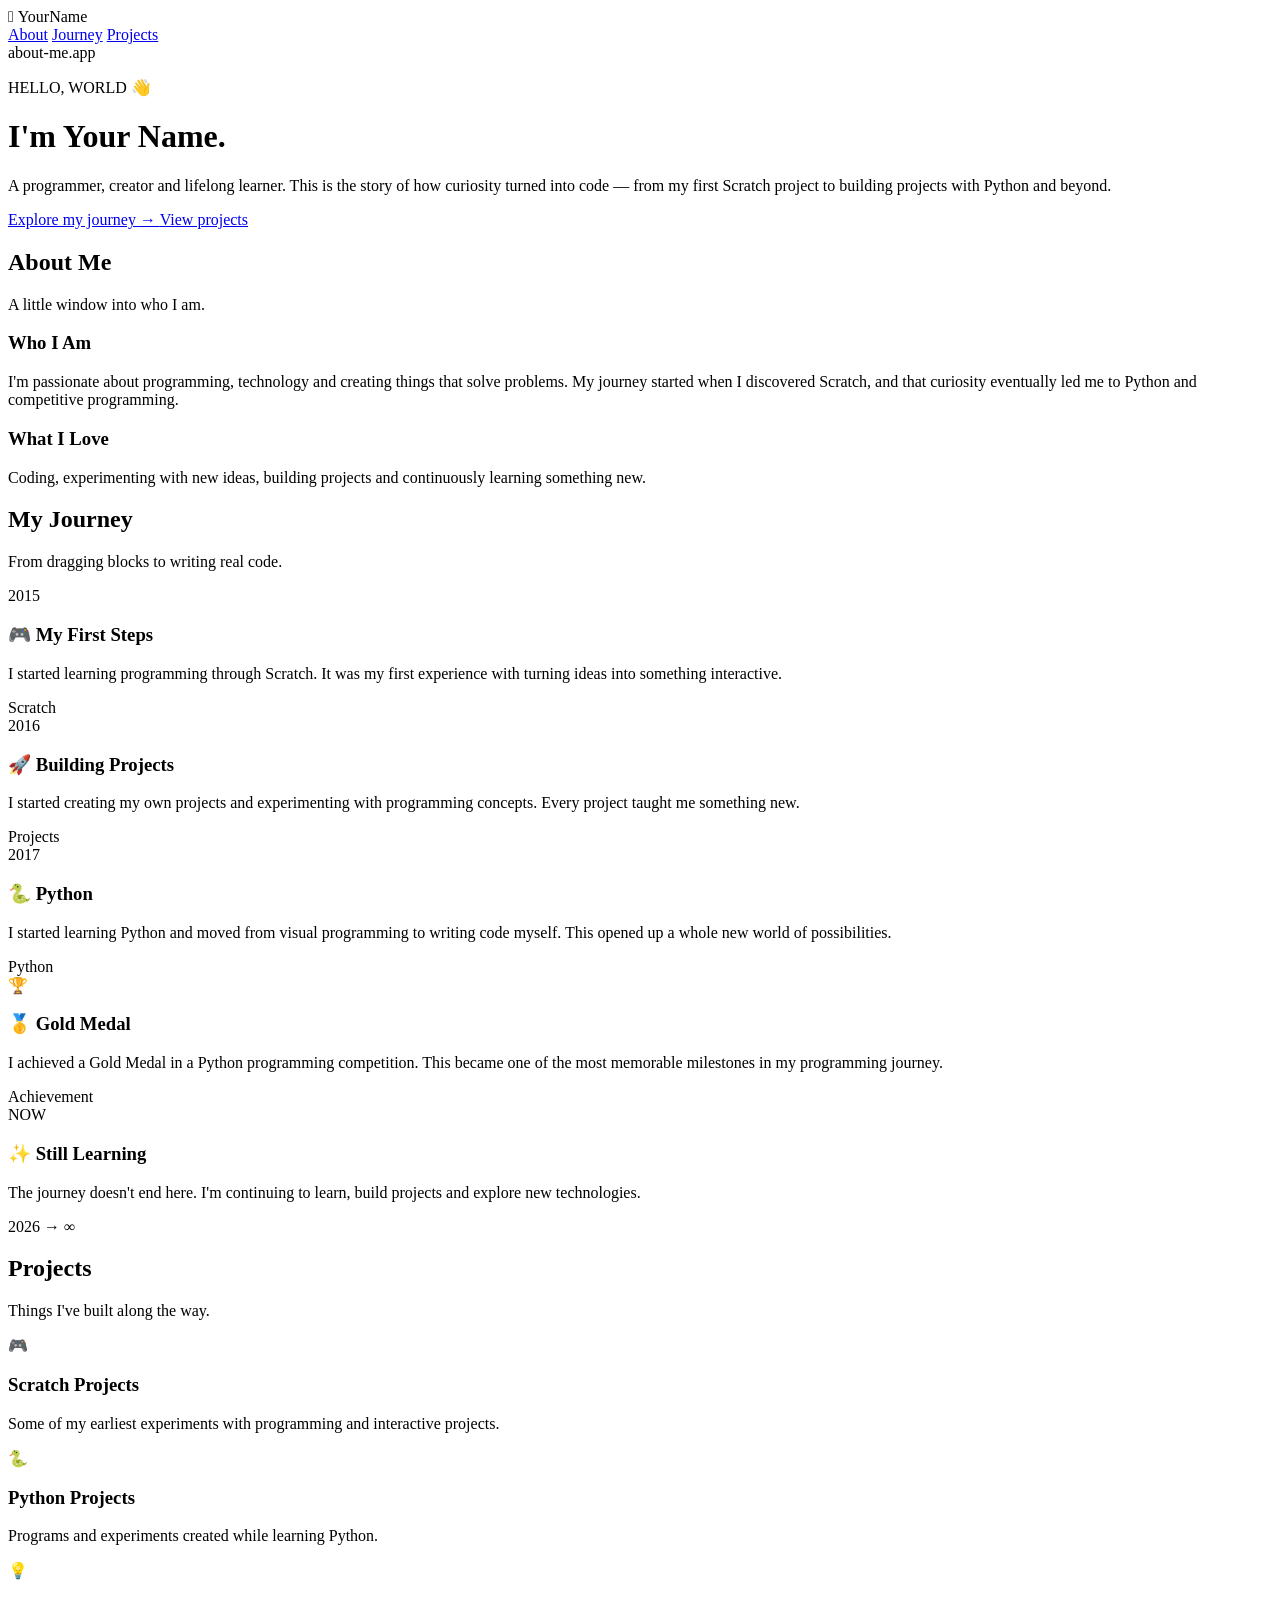
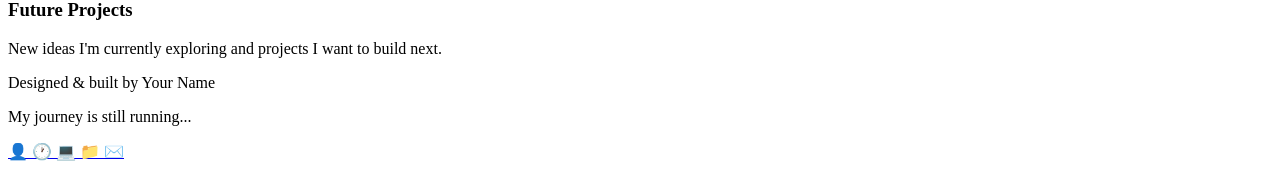
==== index.html @ 08371e5d "Add initial index.html for portfolio website This file contains the complete HTML structure for a pe" ====
<!DOCTYPE html>
<html lang="en">
<head>
    <meta charset="UTF-8">
    <meta name="viewport" content="width=device-width, initial-scale=1.0">

    <title>Your Name — Portfolio</title>

    <!-- CSS -->
    <link rel="stylesheet" href="style.css">
</head>

<body>

    <!-- =========================
         BACKGROUND
    ========================== -->

    <div class="background">
        <div class="blob blob-one"></div>
        <div class="blob blob-two"></div>
        <div class="blob blob-three"></div>
    </div>


    <!-- =========================
         NAVIGATION BAR
    ========================== -->

    <nav class="navbar glass">

        <div class="logo">
             YourName
        </div>

        <div class="nav-links">
            <a href="#about">About</a>
            <a href="#journey">Journey</a>
            <a href="#projects">Projects</a>
        </div>

    </nav>


    <!-- =========================
         HERO
    ========================== -->

    <header class="hero">

        <div class="hero-window glass">

            <!-- Window Header -->

            <div class="window-bar">

                <div class="window-buttons">
                    <span class="red"></span>
                    <span class="yellow"></span>
                    <span class="green"></span>
                </div>

                <div class="window-title">
                    about-me.app
                </div>

            </div>


            <!-- Window Content -->

            <div class="hero-content">

                <p class="eyebrow">
                    HELLO, WORLD 👋
                </p>

                <h1>
                    I'm
                    <span class="gradient-text">
                        Your Name.
                    </span>
                </h1>

                <p class="hero-description">
                    A programmer, creator and lifelong learner.
                    This is the story of how curiosity turned
                    into code — from my first Scratch project
                    to building projects with Python and beyond.
                </p>


                <div class="hero-buttons">

                    <a href="#journey" class="button">
                        Explore my journey →
                    </a>

                    <a href="#projects" class="button">
                        View projects
                    </a>

                </div>

            </div>

        </div>

    </header>


    <!-- =========================
         ABOUT
    ========================== -->

    <section id="about">

        <h2 class="section-title">
            About Me
        </h2>

        <p class="section-description">
            A little window into who I am.
        </p>


        <div class="about">

            <div class="about-card glass">

                <h3>
                    Who I Am
                </h3>

                <p>
                    I'm passionate about programming, technology
                    and creating things that solve problems.
                    My journey started when I discovered Scratch,
                    and that curiosity eventually led me to Python
                    and competitive programming.
                </p>

            </div>


            <div class="about-card glass">

                <h3>
                    What I Love
                </h3>

                <p>
                    Coding, experimenting with new ideas,
                    building projects and continuously learning
                    something new.
                </p>

            </div>

        </div>

    </section>


    <!-- =========================
         JOURNEY
    ========================== -->

    <section id="journey">

        <h2 class="section-title">
            My Journey
        </h2>

        <p class="section-description">
            From dragging blocks to writing real code.
        </p>


        <div class="timeline">


            <!-- 2015 -->

            <div class="timeline-item">

                <div class="timeline-dot glass">
                    2015
                </div>

                <div class="timeline-card glass">

                    <h3>
                        🎮 My First Steps
                    </h3>

                    <p>
                        I started learning programming through
                        Scratch. It was my first experience with
                        turning ideas into something interactive.
                    </p>

                    <span class="tag">
                        Scratch
                    </span>

                </div>

            </div>


            <!-- 2016 -->

            <div class="timeline-item">

                <div class="timeline-dot glass">
                    2016
                </div>

                <div class="timeline-card glass">

                    <h3>
                        🚀 Building Projects
                    </h3>

                    <p>
                        I started creating my own projects and
                        experimenting with programming concepts.
                        Every project taught me something new.
                    </p>

                    <span class="tag">
                        Projects
                    </span>

                </div>

            </div>


            <!-- 2017 -->

            <div class="timeline-item">

                <div class="timeline-dot glass">
                    2017
                </div>

                <div class="timeline-card glass">

                    <h3>
                        🐍 Python
                    </h3>

                    <p>
                        I started learning Python and moved from
                        visual programming to writing code myself.
                        This opened up a whole new world of
                        possibilities.
                    </p>

                    <span class="tag">
                        Python
                    </span>

                </div>

            </div>


            <!-- GOLD MEDAL -->

            <div class="timeline-item">

                <div class="timeline-dot glass">
                    🏆
                </div>

                <div class="timeline-card glass achievement">

                    <h3>
                        🥇 Gold Medal
                    </h3>

                    <p>
                        I achieved a Gold Medal in a Python
                        programming competition. This became one
                        of the most memorable milestones in my
                        programming journey.
                    </p>

                    <span class="tag">
                        Achievement
                    </span>

                </div>

            </div>


            <!-- CURRENT -->

            <div class="timeline-item">

                <div class="timeline-dot glass">
                    NOW
                </div>

                <div class="timeline-card glass">

                    <h3>
                        ✨ Still Learning
                    </h3>

                    <p>
                        The journey doesn't end here. I'm
                        continuing to learn, build projects
                        and explore new technologies.
                    </p>

                    <span class="tag">
                        2026 → ∞
                    </span>

                </div>

            </div>

        </div>

    </section>


    <!-- =========================
         PROJECTS
    ========================== -->

    <section id="projects">

        <h2 class="section-title">
            Projects
        </h2>

        <p class="section-description">
            Things I've built along the way.
        </p>


        <div class="projects">


            <div class="project glass">

                <div class="project-icon">
                    🎮
                </div>

                <h3>
                    Scratch Projects
                </h3>

                <p>
                    Some of my earliest experiments with
                    programming and interactive projects.
                </p>

            </div>


            <div class="project glass">

                <div class="project-icon">
                    🐍
                </div>

                <h3>
                    Python Projects
                </h3>

                <p>
                    Programs and experiments created while
                    learning Python.
                </p>

            </div>


            <div class="project glass">

                <div class="project-icon">
                    💡
                </div>

                <h3>
                    Future Projects
                </h3>

                <p>
                    New ideas I'm currently exploring and
                    projects I want to build next.
                </p>

            </div>

        </div>

    </section>


    <!-- =========================
         FOOTER
    ========================== -->

    <footer>

        <p>
            Designed & built by Your Name
        </p>

        <p>
            My journey is still running...
        </p>

    </footer>


    <!-- =========================
         DOCK
    ========================== -->

    <div class="dock glass">

        <a href="#about" class="dock-item">
            👤
        </a>

        <a href="#journey" class="dock-item">
            🕐
        </a>

        <a href="#projects" class="dock-item">
            💻
        </a>

        <a href="#" class="dock-item">
            📁
        </a>

        <a href="#" class="dock-item">
            ✉️
        </a>

    </div>

</body>
</html>
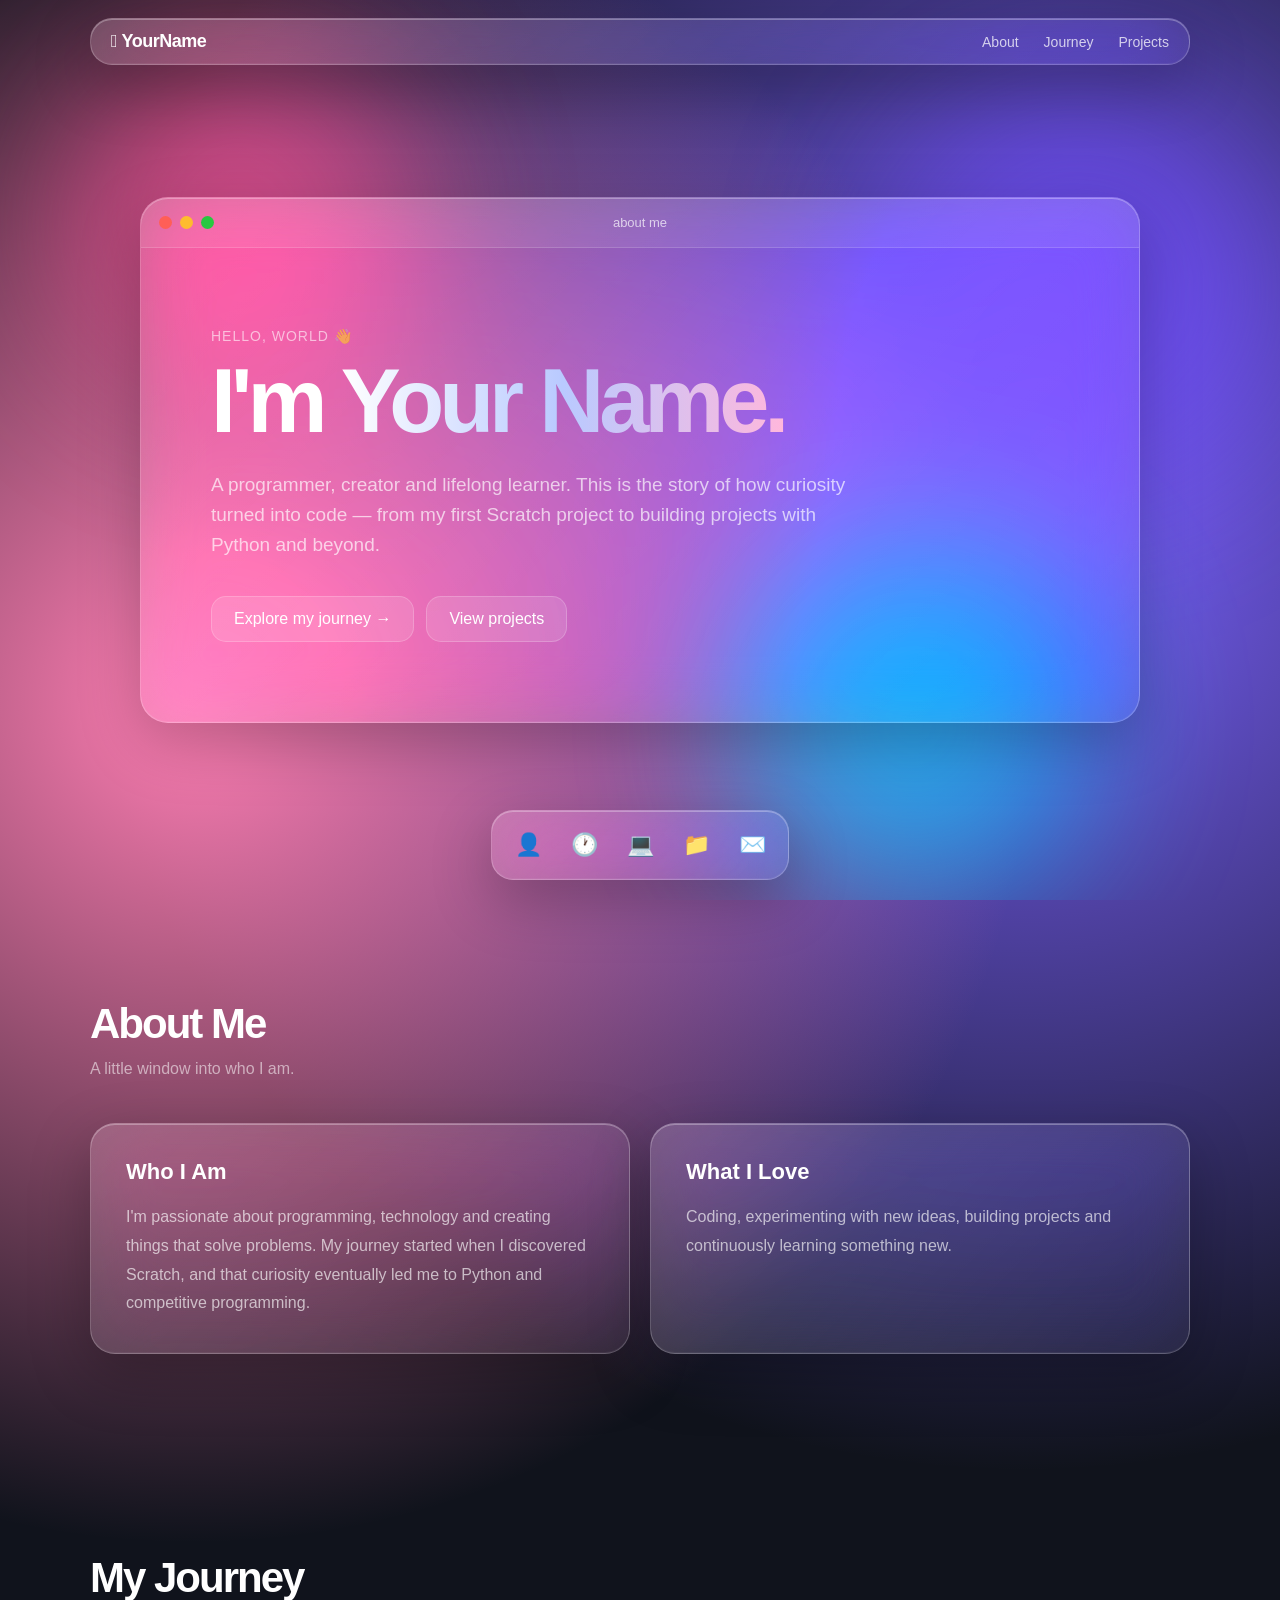
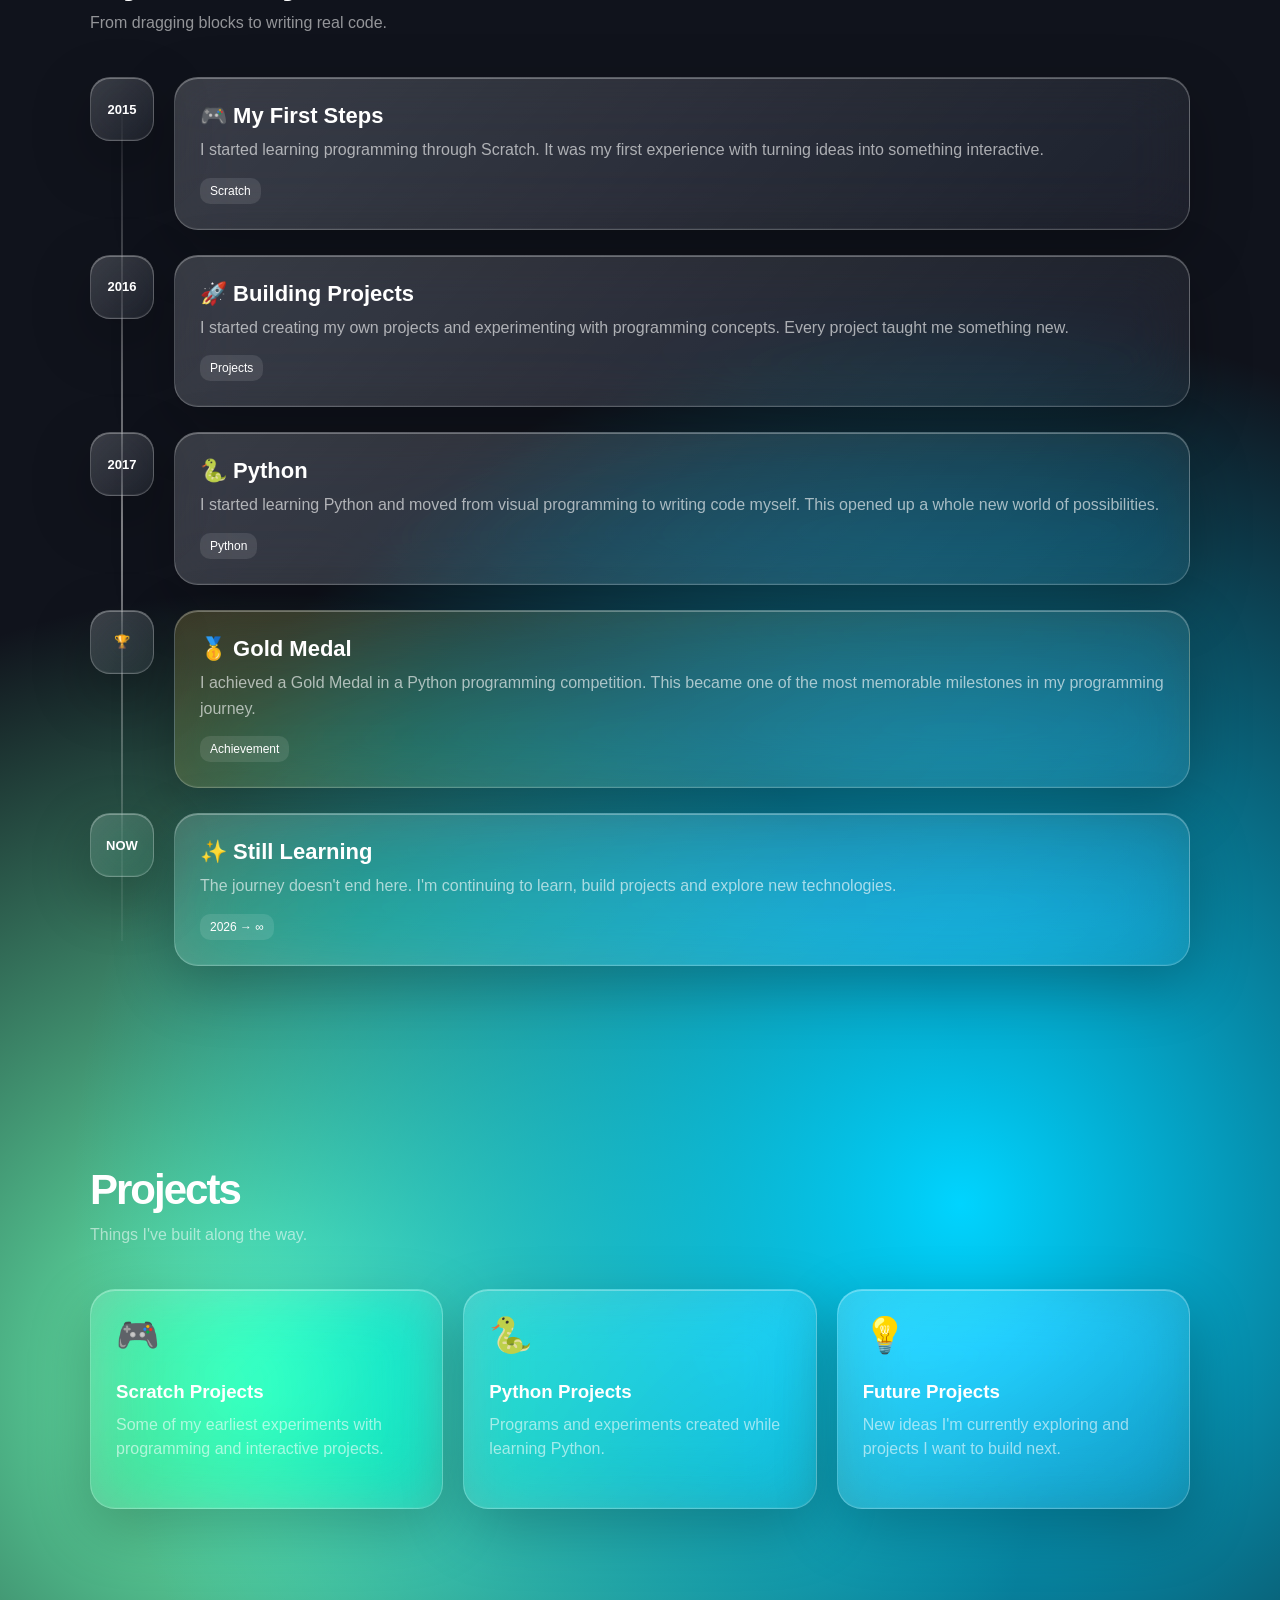
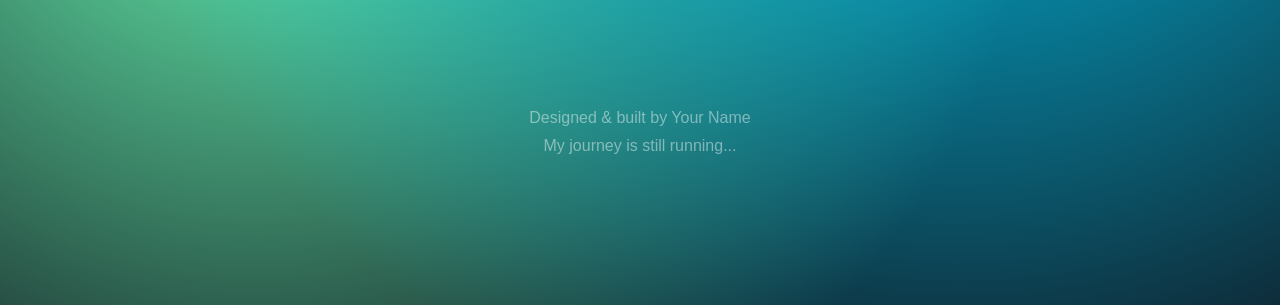
==== commit d489e8a7: "Update window title from 'about-me.app' to 'about me'" ====
--- a/index.html
+++ b/index.html
@@ -61,7 +61,7 @@
                 </div>
 
                 <div class="window-title">
-                    about-me.app
+                    about me
                 </div>
 
             </div>
--- a/style.css
+++ b/style.css
@@ -0,0 +1,934 @@
+/* =========================================
+   RESET
+========================================= */
+
+* {
+    margin: 0;
+    padding: 0;
+    box-sizing: border-box;
+}
+
+html {
+    scroll-behavior: smooth;
+}
+
+body {
+    min-height: 100vh;
+
+    font-family:
+        -apple-system,
+        BlinkMacSystemFont,
+        "SF Pro Display",
+        "SF Pro Text",
+        "Helvetica Neue",
+        Arial,
+        sans-serif;
+
+    color: white;
+
+    overflow-x: hidden;
+
+    background:
+        radial-gradient(
+            circle at 15% 20%,
+            #ff7eb3 0%,
+            transparent 28%
+        ),
+        radial-gradient(
+            circle at 80% 15%,
+            #7b61ff 0%,
+            transparent 30%
+        ),
+        radial-gradient(
+            circle at 75% 80%,
+            #00d4ff 0%,
+            transparent 30%
+        ),
+        radial-gradient(
+            circle at 20% 85%,
+            #6affb8 0%,
+            transparent 25%
+        ),
+        #10131c;
+}
+
+
+/* =========================================
+   BACKGROUND
+========================================= */
+
+.background {
+    position: fixed;
+
+    inset: 0;
+
+    z-index: -2;
+
+    overflow: hidden;
+}
+
+.blob {
+    position: absolute;
+
+    border-radius: 50%;
+
+    filter: blur(80px);
+
+    opacity: 0.65;
+
+    animation:
+        float 12s ease-in-out infinite alternate;
+}
+
+.blob-one {
+    width: 350px;
+    height: 350px;
+
+    background: #ff4f9a;
+
+    top: 5%;
+    left: 5%;
+}
+
+.blob-two {
+    width: 400px;
+    height: 400px;
+
+    background: #704cff;
+
+    top: 10%;
+    right: 0;
+
+    animation-delay: -3s;
+}
+
+.blob-three {
+    width: 350px;
+    height: 350px;
+
+    background: #00cfff;
+
+    bottom: 0;
+    right: 15%;
+
+    animation-delay: -6s;
+}
+
+
+@keyframes float {
+
+    from {
+        transform:
+            translate(0, 0)
+            scale(1);
+    }
+
+    to {
+        transform:
+            translate(50px, -40px)
+            scale(1.15);
+    }
+
+}
+
+
+/* =========================================
+   LIQUID GLASS
+========================================= */
+
+.glass {
+
+    background:
+        linear-gradient(
+            135deg,
+            rgba(255,255,255,0.18),
+            rgba(255,255,255,0.06)
+        );
+
+    border:
+        1px solid rgba(255,255,255,0.22);
+
+    box-shadow:
+
+        inset 0 1px 0
+        rgba(255,255,255,0.30),
+
+        inset 0 -1px 0
+        rgba(255,255,255,0.05),
+
+        0 20px 60px
+        rgba(0,0,0,0.25);
+
+    backdrop-filter:
+        blur(30px)
+        saturate(150%);
+
+    -webkit-backdrop-filter:
+        blur(30px)
+        saturate(150%);
+}
+
+
+/* =========================================
+   NAVIGATION
+========================================= */
+
+.navbar {
+
+    position: fixed;
+
+    top: 18px;
+
+    left: 50%;
+
+    transform:
+        translateX(-50%);
+
+    width:
+        min(
+            1100px,
+            calc(100% - 30px)
+        );
+
+    padding:
+        12px 20px;
+
+    border-radius: 22px;
+
+    display: flex;
+
+    align-items: center;
+
+    justify-content: space-between;
+
+    z-index: 100;
+}
+
+
+.logo {
+
+    font-size: 18px;
+
+    font-weight: 700;
+
+    letter-spacing: -0.5px;
+}
+
+
+.nav-links {
+
+    display: flex;
+
+    gap: 25px;
+}
+
+
+.nav-links a {
+
+    color:
+        rgba(255,255,255,0.75);
+
+    text-decoration: none;
+
+    font-size: 14px;
+
+    transition:
+        0.25s ease;
+}
+
+
+.nav-links a:hover {
+
+    color: white;
+
+}
+
+
+/* =========================================
+   HERO
+========================================= */
+
+.hero {
+
+    min-height: 100vh;
+
+    display: flex;
+
+    align-items: center;
+
+    justify-content: center;
+
+    padding:
+        120px 20px 100px;
+}
+
+
+.hero-window {
+
+    width:
+        min(
+            1000px,
+            100%
+        );
+
+    border-radius: 28px;
+
+    overflow: hidden;
+}
+
+
+/* Window header */
+
+.window-bar {
+
+    position: relative;
+
+    height: 50px;
+
+    display: flex;
+
+    align-items: center;
+
+    padding: 0 18px;
+
+    background:
+        rgba(255,255,255,0.08);
+
+    border-bottom:
+        1px solid
+        rgba(255,255,255,0.15);
+}
+
+
+.window-buttons {
+
+    display: flex;
+
+    gap: 8px;
+}
+
+
+.window-buttons span {
+
+    width: 13px;
+
+    height: 13px;
+
+    border-radius: 50%;
+
+    display: block;
+}
+
+
+.red {
+    background: #ff5f57;
+}
+
+.yellow {
+    background: #febc2e;
+}
+
+.green {
+    background: #28c840;
+}
+
+
+.window-title {
+
+    position: absolute;
+
+    left: 50%;
+
+    transform:
+        translateX(-50%);
+
+    font-size: 13px;
+
+    color:
+        rgba(255,255,255,0.7);
+}
+
+
+/* Hero content */
+
+.hero-content {
+
+    padding:
+        80px 70px;
+}
+
+
+.eyebrow {
+
+    color:
+        rgba(255,255,255,0.6);
+
+    font-size: 14px;
+
+    margin-bottom: 15px;
+
+    letter-spacing: 1px;
+}
+
+
+.hero h1 {
+
+    font-size:
+        clamp(
+            48px,
+            8vw,
+            90px
+        );
+
+    line-height: 0.95;
+
+    letter-spacing: -5px;
+
+    margin-bottom: 25px;
+}
+
+
+.gradient-text {
+
+    background:
+        linear-gradient(
+            90deg,
+            #ffffff,
+            #b9caff,
+            #ffb7dc
+        );
+
+    -webkit-background-clip: text;
+
+    background-clip: text;
+
+    color: transparent;
+}
+
+
+.hero-description {
+
+    max-width: 650px;
+
+    font-size: 19px;
+
+    line-height: 1.6;
+
+    color:
+        rgba(255,255,255,0.68);
+}
+
+
+/* Hero buttons */
+
+.hero-buttons {
+
+    display: flex;
+
+    gap: 12px;
+
+    margin-top: 35px;
+}
+
+
+.button {
+
+    padding:
+        13px 22px;
+
+    border-radius: 15px;
+
+    color: white;
+
+    text-decoration: none;
+
+    background:
+        rgba(255,255,255,0.12);
+
+    border:
+        1px solid
+        rgba(255,255,255,0.2);
+
+    transition:
+        0.25s ease;
+}
+
+
+.button:hover {
+
+    transform:
+        translateY(-3px);
+
+    background:
+        rgba(255,255,255,0.2);
+
+}
+
+
+/* =========================================
+   SECTIONS
+========================================= */
+
+section {
+
+    width:
+        min(
+            1100px,
+            calc(100% - 30px)
+        );
+
+    margin:
+        0 auto;
+
+    padding:
+        100px 0;
+}
+
+
+.section-title {
+
+    font-size: 42px;
+
+    letter-spacing: -2px;
+
+    margin-bottom: 12px;
+}
+
+
+.section-description {
+
+    color:
+        rgba(255,255,255,0.55);
+
+    margin-bottom: 45px;
+}
+
+
+/* =========================================
+   ABOUT
+========================================= */
+
+.about {
+
+    display: grid;
+
+    grid-template-columns:
+        1fr 1fr;
+
+    gap: 20px;
+}
+
+
+.about-card {
+
+    padding: 35px;
+
+    border-radius: 25px;
+
+    transition:
+        0.3s ease;
+}
+
+
+.about-card:hover {
+
+    transform:
+        translateY(-5px);
+
+    background:
+        rgba(255,255,255,0.16);
+}
+
+
+.about-card h3 {
+
+    font-size: 22px;
+
+    margin-bottom: 18px;
+}
+
+
+.about-card p {
+
+    color:
+        rgba(255,255,255,0.65);
+
+    line-height: 1.8;
+}
+
+
+/* =========================================
+   TIMELINE
+========================================= */
+
+.timeline {
+
+    position: relative;
+
+    display: grid;
+
+    gap: 25px;
+}
+
+
+.timeline::before {
+
+    content: "";
+
+    position: absolute;
+
+    left: 31px;
+
+    top: 25px;
+
+    bottom: 25px;
+
+    width: 2px;
+
+    background:
+        linear-gradient(
+            to bottom,
+            rgba(255,255,255,0.05),
+            rgba(255,255,255,0.5),
+            rgba(255,255,255,0.05)
+        );
+}
+
+
+.timeline-item {
+
+    position: relative;
+
+    display: grid;
+
+    grid-template-columns:
+        64px 1fr;
+
+    gap: 20px;
+}
+
+
+.timeline-dot {
+
+    width: 64px;
+
+    height: 64px;
+
+    display: flex;
+
+    align-items: center;
+
+    justify-content: center;
+
+    border-radius: 20px;
+
+    font-weight: 700;
+
+    font-size: 13px;
+
+    z-index: 2;
+}
+
+
+.timeline-card {
+
+    padding: 25px;
+
+    border-radius: 24px;
+
+    transition:
+        0.3s ease;
+}
+
+
+.timeline-card:hover {
+
+    transform:
+        translateX(8px);
+
+    background:
+        rgba(255,255,255,0.17);
+}
+
+
+.timeline-card h3 {
+
+    font-size: 22px;
+
+    margin-bottom: 8px;
+}
+
+
+.timeline-card p {
+
+    color:
+        rgba(255,255,255,0.62);
+
+    line-height: 1.6;
+}
+
+
+.tag {
+
+    display: inline-block;
+
+    margin-top: 15px;
+
+    padding:
+        6px 10px;
+
+    border-radius: 10px;
+
+    background:
+        rgba(255,255,255,0.1);
+
+    font-size: 12px;
+}
+
+
+/* Gold medal */
+
+.achievement {
+
+    background:
+        linear-gradient(
+            135deg,
+            rgba(255,210,80,0.18),
+            rgba(255,255,255,0.07)
+        );
+}
+
+
+/* =========================================
+   PROJECTS
+========================================= */
+
+.projects {
+
+    display: grid;
+
+    grid-template-columns:
+        repeat(
+            auto-fit,
+            minmax(250px, 1fr)
+        );
+
+    gap: 20px;
+}
+
+
+.project {
+
+    min-height: 220px;
+
+    padding: 25px;
+
+    border-radius: 25px;
+
+    transition:
+        0.3s ease;
+}
+
+
+.project:hover {
+
+    transform:
+        translateY(-8px);
+
+    background:
+        rgba(255,255,255,0.17);
+}
+
+
+.project-icon {
+
+    font-size: 35px;
+
+    margin-bottom: 25px;
+}
+
+
+.project h3 {
+
+    margin-bottom: 10px;
+}
+
+
+.project p {
+
+    color:
+        rgba(255,255,255,0.58);
+
+    line-height: 1.5;
+}
+
+
+/* =========================================
+   FOOTER
+========================================= */
+
+footer {
+
+    text-align: center;
+
+    padding:
+        100px 20px 150px;
+
+    color:
+        rgba(255,255,255,0.45);
+}
+
+
+footer p + p {
+
+    margin-top: 10px;
+}
+
+
+/* =========================================
+   DOCK
+========================================= */
+
+.dock {
+
+    position: fixed;
+
+    bottom: 20px;
+
+    left: 50%;
+
+    transform:
+        translateX(-50%);
+
+    display: flex;
+
+    gap: 8px;
+
+    padding:
+        10px 12px;
+
+    border-radius: 22px;
+
+    z-index: 200;
+}
+
+
+.dock-item {
+
+    width: 48px;
+
+    height: 48px;
+
+    border-radius: 14px;
+
+    display: flex;
+
+    align-items: center;
+
+    justify-content: center;
+
+    font-size: 22px;
+
+    text-decoration: none;
+
+    cursor: pointer;
+
+    transition:
+        0.25s ease;
+}
+
+
+.dock-item:hover {
+
+    transform:
+        translateY(-10px)
+        scale(1.15);
+
+    background:
+        rgba(255,255,255,0.22);
+}
+
+
+/* =========================================
+   MOBILE
+========================================= */
+
+@media (max-width: 700px) {
+
+    .nav-links {
+        display: none;
+    }
+
+
+    .hero-content {
+
+        padding:
+            55px 25px;
+    }
+
+
+    .hero h1 {
+
+        letter-spacing:
+            -3px;
+    }
+
+
+    .hero-description {
+
+        font-size: 16px;
+    }
+
+
+    .hero-buttons {
+
+        flex-direction: column;
+    }
+
+
+    .button {
+
+        text-align: center;
+    }
+
+
+    .about {
+
+        grid-template-columns:
+            1fr;
+    }
+
+
+    .timeline-item {
+
+        grid-template-columns:
+            50px 1fr;
+    }
+
+
+    .timeline-dot {
+
+        width: 50px;
+
+        height: 50px;
+    }
+
+
+    .timeline::before {
+
+        left: 24px;
+    }
+
+
+    .timeline-card {
+
+        padding: 20px;
+    }
+
+
+    .dock {
+
+        bottom: 12px;
+    }
+
+}
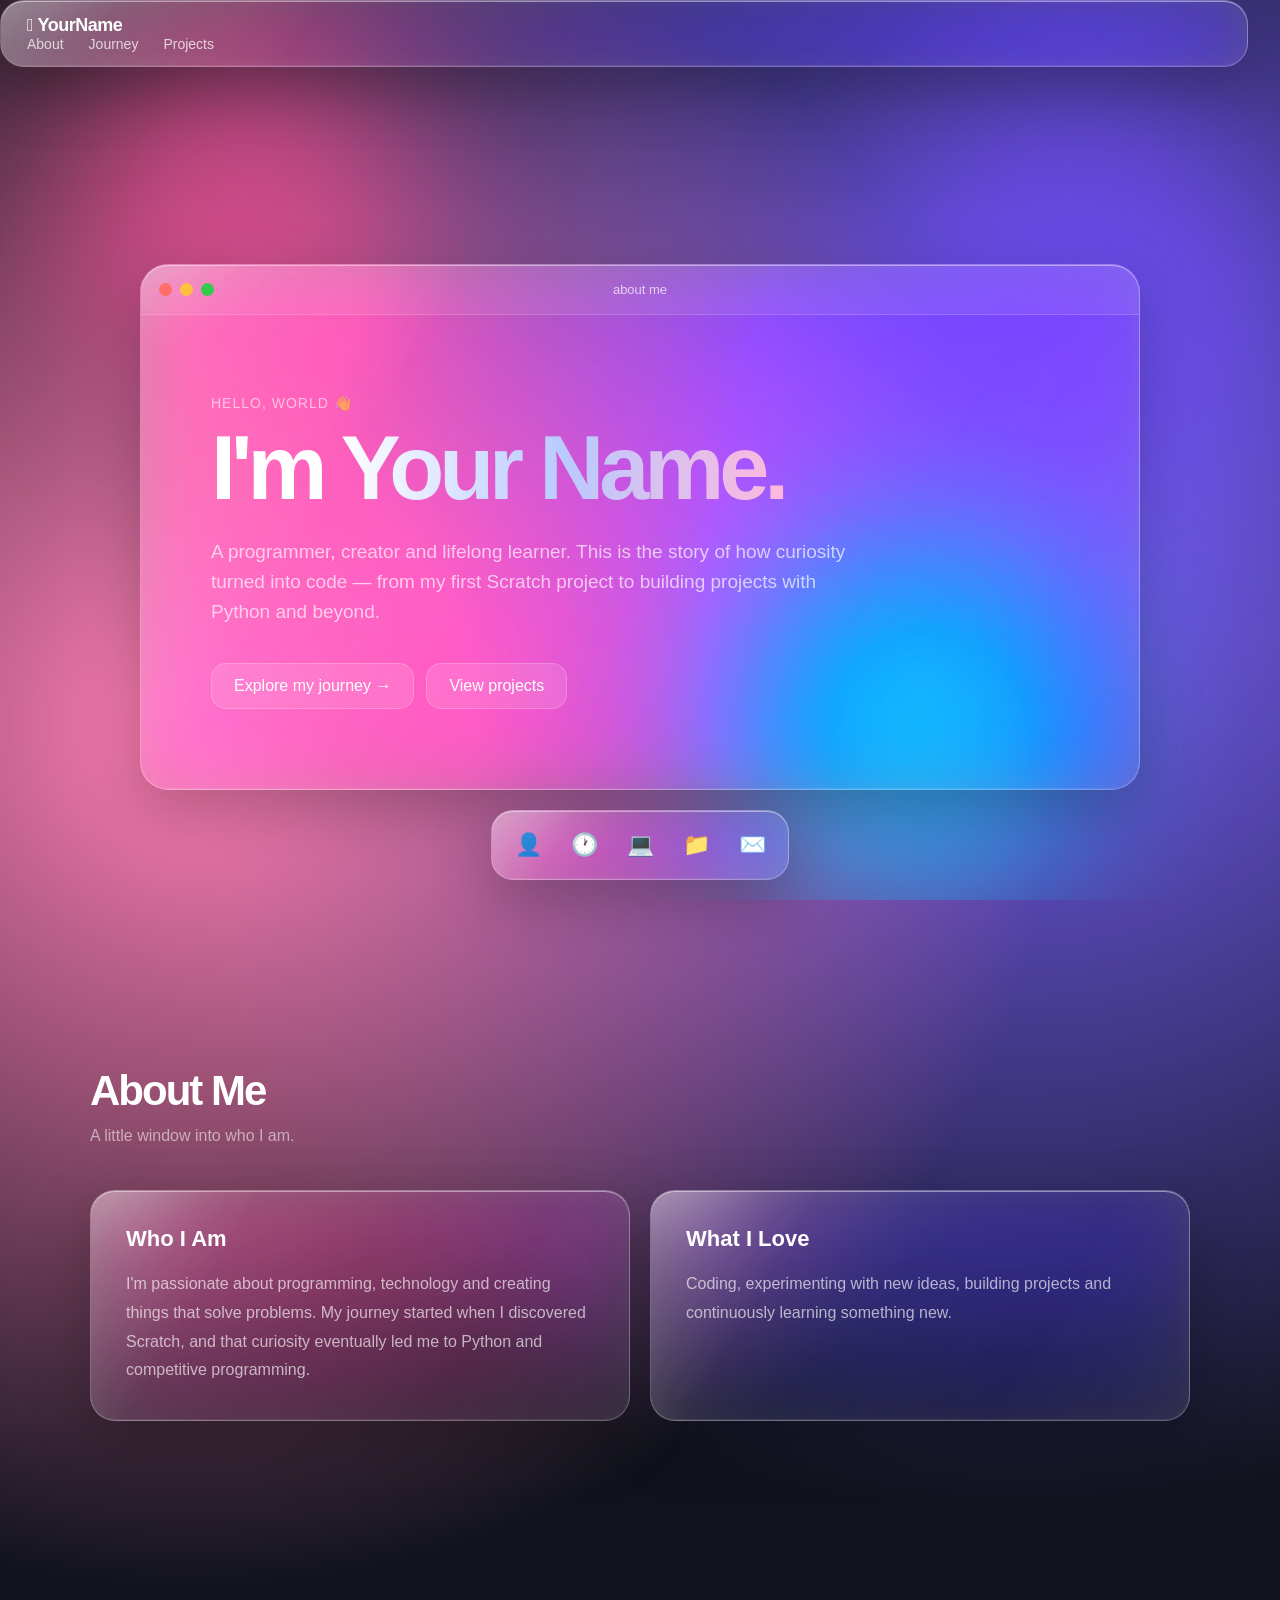
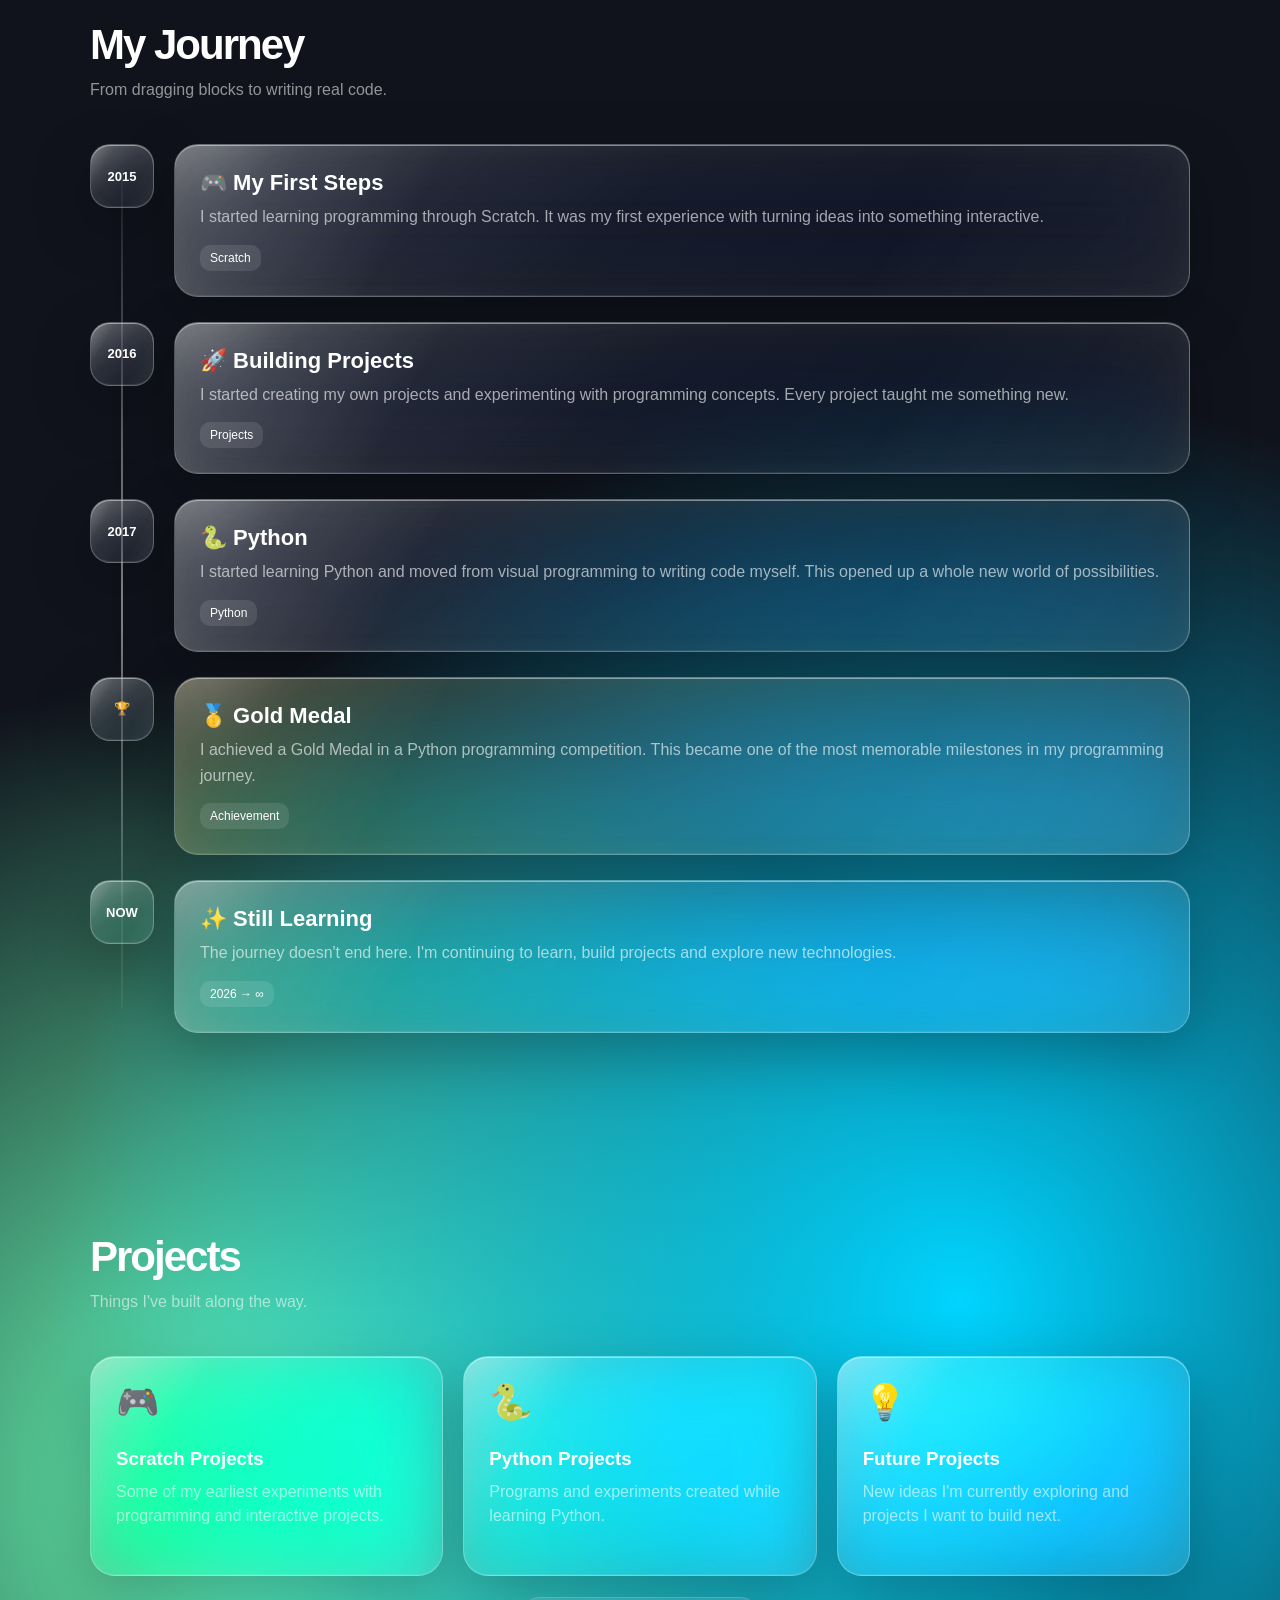
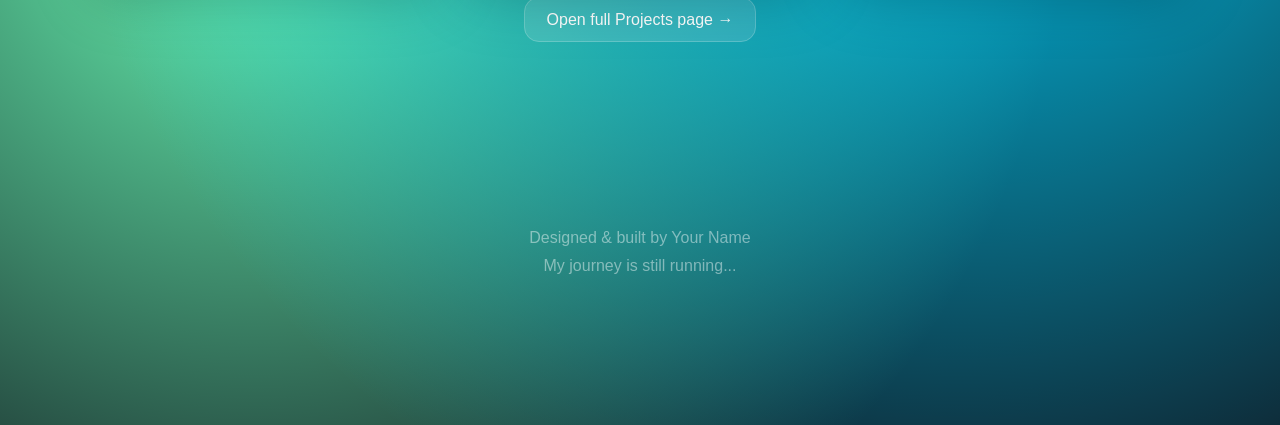
==== commit 2f0d879e: "Link homepage to dedicated Projects page" ====
--- a/index.html
+++ b/index.html
@@ -3,454 +3,85 @@
 <head>
     <meta charset="UTF-8">
     <meta name="viewport" content="width=device-width, initial-scale=1.0">
-
     <title>Your Name — Portfolio</title>
-
-    <!-- CSS -->
     <link rel="stylesheet" href="style.css">
 </head>
-
 <body>
-
-    <!-- =========================
-         BACKGROUND
-    ========================== -->
-
     <div class="background">
         <div class="blob blob-one"></div>
         <div class="blob blob-two"></div>
         <div class="blob blob-three"></div>
     </div>
 
-
-    <!-- =========================
-         NAVIGATION BAR
-    ========================== -->
-
     <nav class="navbar glass">
-
-        <div class="logo">
-             YourName
-        </div>
-
+        <div class="logo"> YourName</div>
         <div class="nav-links">
             <a href="#about">About</a>
             <a href="#journey">Journey</a>
-            <a href="#projects">Projects</a>
+            <a href="projects.html">Projects</a>
         </div>
-
     </nav>
 
-
-    <!-- =========================
-         HERO
-    ========================== -->
-
     <header class="hero">
-
         <div class="hero-window glass">
-
-            <!-- Window Header -->
-
             <div class="window-bar">
-
                 <div class="window-buttons">
-                    <span class="red"></span>
-                    <span class="yellow"></span>
-                    <span class="green"></span>
+                    <span class="red"></span><span class="yellow"></span><span class="green"></span>
                 </div>
-
-                <div class="window-title">
-                    about me
+                <div class="window-title">about me</div>
+            </div>
+            <div class="hero-content">
+                <p class="eyebrow">HELLO, WORLD 👋</p>
+                <h1>I'm <span class="gradient-text">Your Name.</span></h1>
+                <p class="hero-description">A programmer, creator and lifelong learner. This is the story of how curiosity turned into code — from my first Scratch project to building projects with Python and beyond.</p>
+                <div class="hero-buttons">
+                    <a href="#journey" class="button">Explore my journey →</a>
+                    <a href="projects.html" class="button">View projects</a>
                 </div>
-
             </div>
-
-
-            <!-- Window Content -->
-
-            <div class="hero-content">
-
-                <p class="eyebrow">
-                    HELLO, WORLD 👋
-                </p>
-
-                <h1>
-                    I'm
-                    <span class="gradient-text">
-                        Your Name.
-                    </span>
-                </h1>
-
-                <p class="hero-description">
-                    A programmer, creator and lifelong learner.
-                    This is the story of how curiosity turned
-                    into code — from my first Scratch project
-                    to building projects with Python and beyond.
-                </p>
-
-
-                <div class="hero-buttons">
-
-                    <a href="#journey" class="button">
-                        Explore my journey →
-                    </a>
-
-                    <a href="#projects" class="button">
-                        View projects
-                    </a>
-
-                </div>
-
-            </div>
-
         </div>
-
     </header>
 
-
-    <!-- =========================
-         ABOUT
-    ========================== -->
-
     <section id="about">
-
-        <h2 class="section-title">
-            About Me
-        </h2>
-
-        <p class="section-description">
-            A little window into who I am.
-        </p>
-
-
+        <h2 class="section-title">About Me</h2>
+        <p class="section-description">A little window into who I am.</p>
         <div class="about">
-
-            <div class="about-card glass">
-
-                <h3>
-                    Who I Am
-                </h3>
-
-                <p>
-                    I'm passionate about programming, technology
-                    and creating things that solve problems.
-                    My journey started when I discovered Scratch,
-                    and that curiosity eventually led me to Python
-                    and competitive programming.
-                </p>
-
-            </div>
-
-
-            <div class="about-card glass">
-
-                <h3>
-                    What I Love
-                </h3>
-
-                <p>
-                    Coding, experimenting with new ideas,
-                    building projects and continuously learning
-                    something new.
-                </p>
-
-            </div>
-
+            <div class="about-card glass"><h3>Who I Am</h3><p>I'm passionate about programming, technology and creating things that solve problems. My journey started when I discovered Scratch, and that curiosity eventually led me to Python and competitive programming.</p></div>
+            <div class="about-card glass"><h3>What I Love</h3><p>Coding, experimenting with new ideas, building projects and continuously learning something new.</p></div>
         </div>
-
     </section>
 
-
-    <!-- =========================
-         JOURNEY
-    ========================== -->
-
     <section id="journey">
-
-        <h2 class="section-title">
-            My Journey
-        </h2>
-
-        <p class="section-description">
-            From dragging blocks to writing real code.
-        </p>
-
-
+        <h2 class="section-title">My Journey</h2>
+        <p class="section-description">From dragging blocks to writing real code.</p>
         <div class="timeline">
-
-
-            <!-- 2015 -->
-
-            <div class="timeline-item">
-
-                <div class="timeline-dot glass">
-                    2015
-                </div>
-
-                <div class="timeline-card glass">
-
-                    <h3>
-                        🎮 My First Steps
-                    </h3>
-
-                    <p>
-                        I started learning programming through
-                        Scratch. It was my first experience with
-                        turning ideas into something interactive.
-                    </p>
-
-                    <span class="tag">
-                        Scratch
-                    </span>
-
-                </div>
-
-            </div>
-
-
-            <!-- 2016 -->
-
-            <div class="timeline-item">
-
-                <div class="timeline-dot glass">
-                    2016
-                </div>
-
-                <div class="timeline-card glass">
-
-                    <h3>
-                        🚀 Building Projects
-                    </h3>
-
-                    <p>
-                        I started creating my own projects and
-                        experimenting with programming concepts.
-                        Every project taught me something new.
-                    </p>
-
-                    <span class="tag">
-                        Projects
-                    </span>
-
-                </div>
-
-            </div>
-
-
-            <!-- 2017 -->
-
-            <div class="timeline-item">
-
-                <div class="timeline-dot glass">
-                    2017
-                </div>
-
-                <div class="timeline-card glass">
-
-                    <h3>
-                        🐍 Python
-                    </h3>
-
-                    <p>
-                        I started learning Python and moved from
-                        visual programming to writing code myself.
-                        This opened up a whole new world of
-                        possibilities.
-                    </p>
-
-                    <span class="tag">
-                        Python
-                    </span>
-
-                </div>
-
-            </div>
-
-
-            <!-- GOLD MEDAL -->
-
-            <div class="timeline-item">
-
-                <div class="timeline-dot glass">
-                    🏆
-                </div>
-
-                <div class="timeline-card glass achievement">
-
-                    <h3>
-                        🥇 Gold Medal
-                    </h3>
-
-                    <p>
-                        I achieved a Gold Medal in a Python
-                        programming competition. This became one
-                        of the most memorable milestones in my
-                        programming journey.
-                    </p>
-
-                    <span class="tag">
-                        Achievement
-                    </span>
-
-                </div>
-
-            </div>
-
-
-            <!-- CURRENT -->
-
-            <div class="timeline-item">
-
-                <div class="timeline-dot glass">
-                    NOW
-                </div>
-
-                <div class="timeline-card glass">
-
-                    <h3>
-                        ✨ Still Learning
-                    </h3>
-
-                    <p>
-                        The journey doesn't end here. I'm
-                        continuing to learn, build projects
-                        and explore new technologies.
-                    </p>
-
-                    <span class="tag">
-                        2026 → ∞
-                    </span>
-
-                </div>
-
-            </div>
-
+            <div class="timeline-item"><div class="timeline-dot glass">2015</div><div class="timeline-card glass"><h3>🎮 My First Steps</h3><p>I started learning programming through Scratch. It was my first experience with turning ideas into something interactive.</p><span class="tag">Scratch</span></div></div>
+            <div class="timeline-item"><div class="timeline-dot glass">2016</div><div class="timeline-card glass"><h3>🚀 Building Projects</h3><p>I started creating my own projects and experimenting with programming concepts. Every project taught me something new.</p><span class="tag">Projects</span></div></div>
+            <div class="timeline-item"><div class="timeline-dot glass">2017</div><div class="timeline-card glass"><h3>🐍 Python</h3><p>I started learning Python and moved from visual programming to writing code myself. This opened up a whole new world of possibilities.</p><span class="tag">Python</span></div></div>
+            <div class="timeline-item"><div class="timeline-dot glass">🏆</div><div class="timeline-card glass achievement"><h3>🥇 Gold Medal</h3><p>I achieved a Gold Medal in a Python programming competition. This became one of the most memorable milestones in my programming journey.</p><span class="tag">Achievement</span></div></div>
+            <div class="timeline-item"><div class="timeline-dot glass">NOW</div><div class="timeline-card glass"><h3>✨ Still Learning</h3><p>The journey doesn't end here. I'm continuing to learn, build projects and explore new technologies.</p><span class="tag">2026 → ∞</span></div></div>
         </div>
-
     </section>
 
-
-    <!-- =========================
-         PROJECTS
-    ========================== -->
-
     <section id="projects">
-
-        <h2 class="section-title">
-            Projects
-        </h2>
-
-        <p class="section-description">
-            Things I've built along the way.
-        </p>
-
-
+        <h2 class="section-title">Projects</h2>
+        <p class="section-description">Things I've built along the way.</p>
         <div class="projects">
-
-
-            <div class="project glass">
-
-                <div class="project-icon">
-                    🎮
-                </div>
-
-                <h3>
-                    Scratch Projects
-                </h3>
-
-                <p>
-                    Some of my earliest experiments with
-                    programming and interactive projects.
-                </p>
-
-            </div>
-
-
-            <div class="project glass">
-
-                <div class="project-icon">
-                    🐍
-                </div>
-
-                <h3>
-                    Python Projects
-                </h3>
-
-                <p>
-                    Programs and experiments created while
-                    learning Python.
-                </p>
-
-            </div>
-
-
-            <div class="project glass">
-
-                <div class="project-icon">
-                    💡
-                </div>
-
-                <h3>
-                    Future Projects
-                </h3>
-
-                <p>
-                    New ideas I'm currently exploring and
-                    projects I want to build next.
-                </p>
-
-            </div>
-
+            <div class="project glass"><div class="project-icon">🎮</div><h3>Scratch Projects</h3><p>Some of my earliest experiments with programming and interactive projects.</p></div>
+            <div class="project glass"><div class="project-icon">🐍</div><h3>Python Projects</h3><p>Programs and experiments created while learning Python.</p></div>
+            <div class="project glass"><div class="project-icon">💡</div><h3>Future Projects</h3><p>New ideas I'm currently exploring and projects I want to build next.</p></div>
         </div>
-
+        <div style="text-align:center; margin-top:35px;"><a href="projects.html" class="button">Open full Projects page →</a></div>
     </section>
 
-
-    <!-- =========================
-         FOOTER
-    ========================== -->
-
-    <footer>
-
-        <p>
-            Designed & built by Your Name
-        </p>
-
-        <p>
-            My journey is still running...
-        </p>
-
-    </footer>
-
-
-    <!-- =========================
-         DOCK
-    ========================== -->
+    <footer><p>Designed & built by Your Name</p><p>My journey is still running...</p></footer>
 
     <div class="dock glass">
-
-        <a href="#about" class="dock-item">
-            👤
-        </a>
-
-        <a href="#journey" class="dock-item">
-            🕐
-        </a>
-
-        <a href="#projects" class="dock-item">
-            💻
-        </a>
-
-        <a href="#" class="dock-item">
-            📁
-        </a>
-
-        <a href="#" class="dock-item">
-            ✉️
-        </a>
-
+        <a href="#about" class="dock-item">👤</a>
+        <a href="#journey" class="dock-item">🕐</a>
+        <a href="projects.html" class="dock-item">💻</a>
+        <a href="#" class="dock-item">📁</a>
+        <a href="#" class="dock-item">✉️</a>
     </div>
-
 </body>
 </html>
--- a/style.css
+++ b/style.css
@@ -137,35 +137,118 @@
 ========================================= */
 
 .glass {
+    position: relative;
 
     background:
         linear-gradient(
             135deg,
-            rgba(255,255,255,0.18),
-            rgba(255,255,255,0.06)
-        );
-
-    border:
-        1px solid rgba(255,255,255,0.22);
+            rgba(255, 255, 255, 0.20),
+            rgba(255, 255, 255, 0.08) 45%,
+            rgba(255, 255, 255, 0.04)
+        );
+
+    border: 1px solid rgba(255, 255, 255, 0.28);
 
     box-shadow:
-
-        inset 0 1px 0
-        rgba(255,255,255,0.30),
-
-        inset 0 -1px 0
-        rgba(255,255,255,0.05),
-
-        0 20px 60px
-        rgba(0,0,0,0.25);
+        /* outer shadow */
+        0 20px 60px rgba(0, 0, 0, 0.25),
+
+        /* bright top edge */
+        inset 0 1px 0 rgba(255, 255, 255, 0.45),
+
+        /* soft bottom edge */
+        inset 0 -1px 0 rgba(255, 255, 255, 0.08),
+
+        /* inner glow */
+        inset 0 0 30px rgba(255, 255, 255, 0.04);
 
     backdrop-filter:
-        blur(30px)
-        saturate(150%);
+        blur(35px)
+        saturate(180%)
+        contrast(110%);
 
     -webkit-backdrop-filter:
-        blur(30px)
-        saturate(150%);
+        blur(35px)
+        saturate(180%)
+        contrast(110%);
+
+    overflow: hidden;
+}
+
+
+/* =========================================
+   GLASS REFLECTION
+========================================= */
+
+.glass::before {
+    content: "";
+
+    position: absolute;
+
+    inset: 0;
+
+    pointer-events: none;
+
+    background:
+        linear-gradient(
+            120deg,
+            rgba(255,255,255,0.25),
+            transparent 25%,
+            transparent 70%,
+            rgba(255,255,255,0.08)
+        );
+
+    opacity: 0.7;
+
+    mix-blend-mode: overlay;
+}
+
+
+/* =========================================
+   GLASS LIGHT
+========================================= */
+
+.glass::after {
+    content: "";
+
+    position: absolute;
+
+    width: 250px;
+    height: 250px;
+
+    top: -180px;
+    left: -120px;
+
+    border-radius: 50%;
+
+    background:
+        radial-gradient(
+            circle,
+            rgba(255,255,255,0.30),
+            transparent 70%
+        );
+
+    filter: blur(20px);
+
+    pointer-events: none;
+
+    transition:
+        transform 0.8s ease;
+}
+
+
+/* =========================================
+   HOVER REFLECTION
+========================================= */
+
+.glass:hover::after {
+
+    transform:
+        translate(
+            300px,
+            180px
+        );
+
 }
 
 
@@ -174,34 +257,9 @@
 ========================================= */
 
 .navbar {
-
-    position: fixed;
-
-    top: 18px;
-
-    left: 50%;
-
-    transform:
-        translateX(-50%);
-
-    width:
-        min(
-            1100px,
-            calc(100% - 30px)
-        );
-
-    padding:
-        12px 20px;
-
-    border-radius: 22px;
-
-    display: flex;
-
-    align-items: center;
-
-    justify-content: space-between;
-
-    z-index: 100;
+    width: min(1600px, calc(100% - 32px));
+    padding: 14px 26px;
+    border-radius: 24px;
 }
 
 
